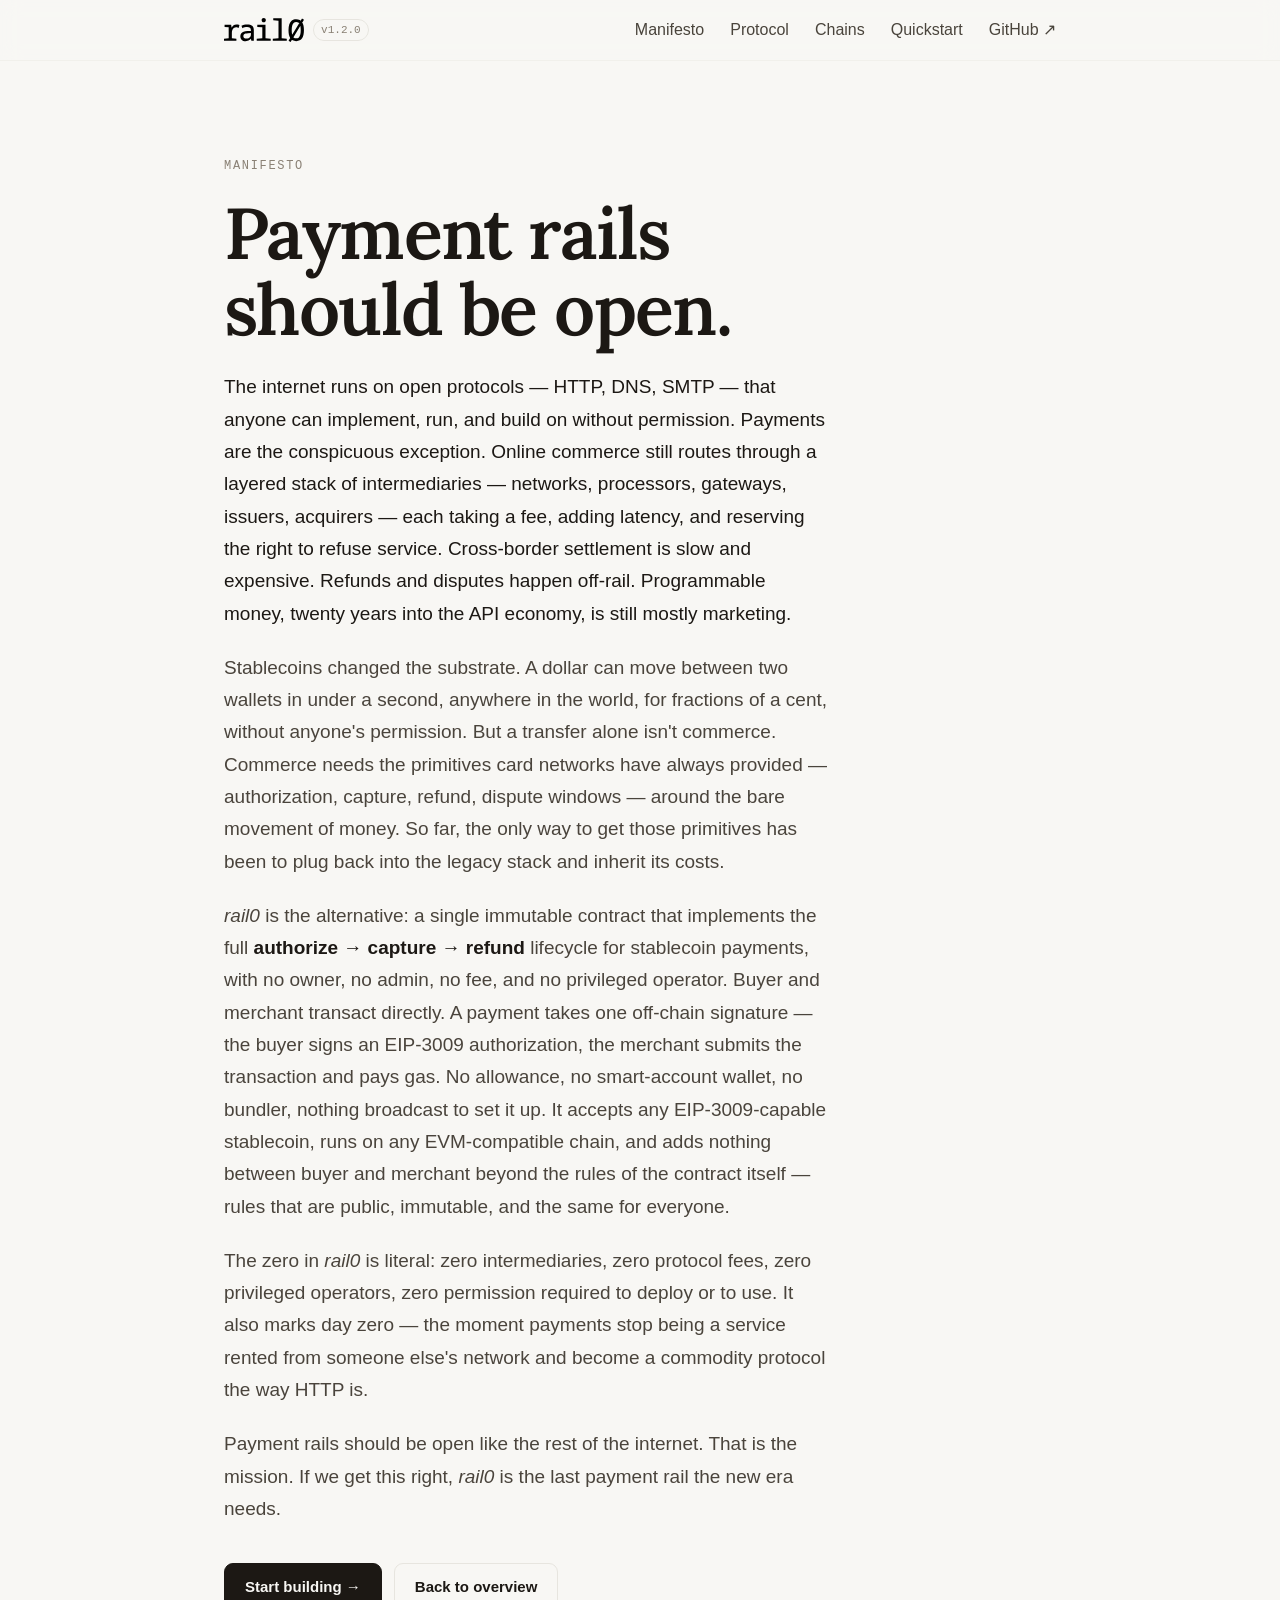
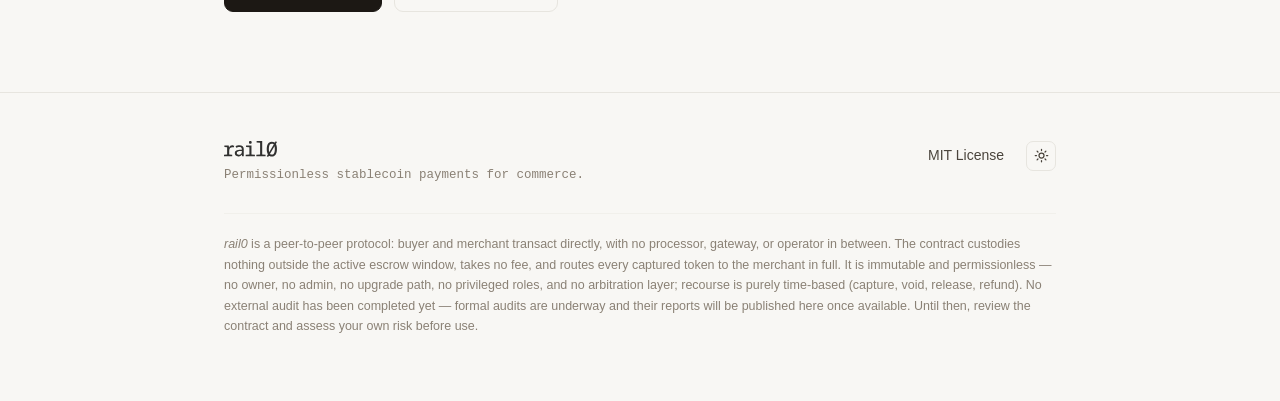
==== docs/manifesto.html @ 3146ffea "feat(website): add animated supported-chains ticker A full-width marquee of the supported chains bet" ====
<!DOCTYPE html>
<html lang="en">
<head>
  <meta charset="UTF-8" />
  <meta name="viewport" content="width=device-width, initial-scale=1.0" />
  <!-- Resolve the theme before first paint to avoid a flash: a saved choice if
       there is one, otherwise the OS preference. Setting data-theme for everyone
       keeps the palette and the footer toggle in sync across pages. -->
  <script>
    (function () {
      try {
        var t = localStorage.getItem("rail0-theme");
        if (t !== "light" && t !== "dark") {
          t = window.matchMedia("(prefers-color-scheme: dark)").matches ? "dark" : "light";
        }
        document.documentElement.dataset.theme = t;
      } catch (e) {}
    })();
  </script>
  <title>Why a new protocol — rail0 manifesto</title>
  <meta name="description" content="Payment rails should be open like the rest of the internet. Why rail0 exists: a single immutable, permissionless contract for the authorize → capture → refund lifecycle of stablecoin payments." />
  <link rel="canonical" href="https://rail0.xyz/manifesto.html" />

  <!-- Open Graph / social -->
  <meta property="og:type" content="article" />
  <meta property="og:url" content="https://rail0.xyz/manifesto.html" />
  <meta property="og:title" content="Why a new protocol — rail0 manifesto" />
  <meta property="og:description" content="Payment rails should be open like the rest of the internet. That is the mission." />
  <meta property="og:image" content="https://rail0.xyz/assets/og.png" />
  <meta property="og:image:width" content="1200" />
  <meta property="og:image:height" content="630" />
  <meta property="og:image:alt" content="rail0 — the payer → escrow → payee stablecoin payment flow" />
  <meta name="twitter:card" content="summary_large_image" />
  <meta name="twitter:image" content="https://rail0.xyz/assets/og.png" />

  <link rel="icon" href="favicon.ico" sizes="any" />
  <link rel="icon" type="image/png" href="assets/favicon.png?v=2" />
  <link rel="apple-touch-icon" href="assets/favicon.png?v=2" />
  <link rel="preconnect" href="https://fonts.googleapis.com" />
  <link rel="preconnect" href="https://fonts.gstatic.com" crossorigin />
  <link rel="stylesheet" href="https://fonts.googleapis.com/css2?family=Lora:wght@500;600&display=swap" />
  <link rel="stylesheet" href="styles.css?v=6" />
</head>
<body>

  <header class="nav">
    <div class="wrap">
      <div class="brandmark">
        <a class="brandmark-home" href="index.html" aria-label="rail0 home">
          <img class="only-light" src="assets/rail0_black.svg" alt="rail0" />
          <img class="only-dark" src="assets/rail0_white.svg" alt="rail0" />
        </a>
        <a class="v" href="https://github.com/commercelayer/rail0/releases/tag/v1.2.0" aria-label="rail0 v1.2.0 release notes">v1.2.0</a>
      </div>
      <nav class="nav-links">
        <a class="hide-sm" href="manifesto.html">Manifesto</a>
        <a class="hide-sm" href="index.html#overview">Protocol</a>
        <a class="hide-sm" href="index.html#chains">Chains</a>
        <a class="hide-sm" href="index.html#quickstart">Quickstart</a>
        <a href="https://github.com/commercelayer/rail0">GitHub ↗</a>
      </nav>
    </div>
  </header>

  <main>

    <!-- MANIFESTO -->
    <section class="hero">
      <div class="wrap">
        <p class="eyebrow">Manifesto</p>
        <h1>Payment rails should be open.</h1>

        <div class="manifesto">
          <p class="lead">
            The internet runs on open protocols — HTTP, DNS, SMTP — that anyone can
            implement, run, and build on without permission. Payments are the conspicuous
            exception. Online commerce still routes through a layered stack of intermediaries
            — networks, processors, gateways, issuers, acquirers — each taking a fee, adding
            latency, and reserving the right to refuse service. Cross-border settlement is
            slow and expensive. Refunds and disputes happen off-rail. Programmable money,
            twenty years into the API economy, is still mostly marketing.
          </p>
          <p>
            Stablecoins changed the substrate. A dollar can move between two wallets in under
            a second, anywhere in the world, for fractions of a cent, without anyone's
            permission. But a transfer alone isn't commerce. Commerce needs the primitives
            card networks have always provided — authorization, capture, refund, dispute
            windows — around the bare movement of money. So far, the only way to get those
            primitives has been to plug back into the legacy stack and inherit its costs.
          </p>
          <p>
            <i>rail0</i> is the alternative: a single immutable contract that implements the
            full <strong>authorize → capture → refund</strong> lifecycle for stablecoin
            payments, with no owner, no admin, no fee, and no privileged operator. Buyer and
            merchant transact directly. A payment takes one off-chain signature — the buyer
            signs an EIP-3009 authorization, the merchant submits the transaction and pays
            gas. No allowance, no smart-account wallet, no bundler, nothing broadcast to set
            it up. It accepts any EIP-3009-capable stablecoin, runs on any EVM-compatible
            chain, and adds nothing between buyer and merchant beyond the rules of the
            contract itself — rules that are public, immutable, and the same for everyone.
          </p>
          <p>
            The zero in <i>rail0</i> is literal: zero intermediaries, zero protocol fees,
            zero privileged operators, zero permission required to deploy or to use. It also
            marks day zero — the moment payments stop being a service rented from someone
            else's network and become a commodity protocol the way HTTP is.
          </p>
          <p>
            Payment rails should be open like the rest of the internet. That is the mission.
            If we get this right, <i>rail0</i> is the last payment rail the new era needs.
          </p>

          <div class="cta-row">
            <a class="btn btn-primary" href="https://github.com/commercelayer/rail0">
              Start building →
            </a>
            <a class="btn btn-ghost" href="index.html">
              Back to overview
            </a>
          </div>
        </div>
      </div>
    </section>

  </main>

  <footer>
    <div class="wrap">
      <div class="grid">
        <div>
          <img class="fmark only-light" src="assets/rail0_black.svg" alt="rail0" />
          <img class="fmark only-dark" src="assets/rail0_white.svg" alt="rail0" />
          <div class="meta">
            Permissionless stablecoin payments for commerce.
          </div>
        </div>
        <div class="links">
          <a href="https://github.com/commercelayer/rail0/blob/main/LICENSE">MIT License</a>
          <button class="theme-toggle" type="button" aria-label="Switch color theme">
            <svg class="icon-sun" viewBox="0 0 24 24" fill="none" stroke="currentColor" stroke-width="2" stroke-linecap="round" stroke-linejoin="round" aria-hidden="true"><circle cx="12" cy="12" r="4"/><path d="M12 2v2M12 20v2M4.93 4.93l1.41 1.41M17.66 17.66l1.41 1.41M2 12h2M20 12h2M4.93 19.07l1.41-1.41M17.66 6.34l1.41-1.41"/></svg>
            <svg class="icon-moon" viewBox="0 0 24 24" fill="none" stroke="currentColor" stroke-width="2" stroke-linecap="round" stroke-linejoin="round" aria-hidden="true"><path d="M21 12.79A9 9 0 1 1 11.21 3 7 7 0 0 0 21 12.79z"/></svg>
          </button>
        </div>
      </div>
      <p class="disclaimer">
        <i>rail0</i> is a peer-to-peer protocol: buyer and merchant transact directly, with no
        processor, gateway, or operator in between. The contract custodies nothing outside
        the active escrow window, takes no fee, and routes every captured token to the
        merchant in full. It is immutable and permissionless — no owner, no admin, no upgrade
        path, no privileged roles, and no arbitration layer; recourse is purely time-based
        (capture, void, release, refund). No external audit has been completed yet — formal
        audits are underway and their reports will be published here once available. Until
        then, review the contract and assess your own risk before use.
      </p>
    </div>
  </footer>

  <script>
    (function () {
      var root = document.documentElement;
      var btn = document.querySelector(".theme-toggle");
      if (!btn) return;
      var mq = window.matchMedia("(prefers-color-scheme: dark)");
      function stored() {
        try { return localStorage.getItem("rail0-theme"); } catch (e) { return null; }
      }
      function effective() {
        var s = stored();
        return s === "light" || s === "dark" ? s : (mq.matches ? "dark" : "light");
      }
      function render() {
        var t = effective();
        btn.dataset.theme = t;
        btn.setAttribute("aria-label", "Switch to " + (t === "dark" ? "light" : "dark") + " theme");
      }
      btn.addEventListener("click", function () {
        var next = effective() === "dark" ? "light" : "dark";
        try { localStorage.setItem("rail0-theme", next); } catch (e) {}
        root.dataset.theme = next;
        render();
      });
      // Follow live OS changes for visitors who haven't chosen explicitly.
      mq.addEventListener("change", function () {
        if (!stored()) { root.dataset.theme = mq.matches ? "dark" : "light"; render(); }
      });
      render();
    })();
  </script>

</body>
</html>
---- docs/styles.css ----
/* rail0 — protocol site
   Minimal / RFC aesthetic: monochrome ink, one restrained accent,
   monospace accents, whitespace-heavy. Light + dark via prefers-color-scheme.
   No build step, no dependencies. */

:root {
  --ink: #1c1814;
  --ink-soft: #4a443c;
  --ink-faint: #8a8175;
  --line: #e7e5df;
  --line-soft: #f1f0eb;
  --bg: #f8f7f4;
  --bg-soft: #f0efea;
  --bg-code: #edece7;
  --card: #ffffff;
  --accent: #2f7d72;
  --accent-soft: rgba(47, 125, 114, 0.13);
  --mono: ui-monospace, "SF Mono", "JetBrains Mono", "Fira Code", Menlo, Consolas, monospace;
  --sans: -apple-system, BlinkMacSystemFont, "Segoe UI", Inter, Roboto, Helvetica, Arial, sans-serif;
  --serif: "Lora", Georgia, "Times New Roman", serif;
  --maxw: 880px;
}

/* Dark palette. Two blocks carry identical declarations because a media query
   and an attribute selector can't be merged into one rule in plain CSS:
   - the media block applies the OS preference, but backs off when the footer
     toggle has forced light (`[data-theme="light"]`);
   - the attribute block applies when the toggle has forced dark, regardless of
     OS preference. */
@media (prefers-color-scheme: dark) {
  :root:not([data-theme="light"]) {
    --ink: #f6f4ee;
    --ink-soft: #d2cfc8;
    --ink-faint: #a09b90;
    --line: #27272a;
    --line-soft: #1c1c1f;
    --bg: #0a0a0b;
    --bg-soft: #111113;
    --bg-code: #141417;
    --card: #151518;
    --accent: #5cc0b2;
    --accent-soft: rgba(92, 192, 178, 0.14);
  }
}
:root[data-theme="dark"] {
  --ink: #f6f4ee;
  --ink-soft: #d2cfc8;
  --ink-faint: #a09b90;
  --line: #27272a;
  --line-soft: #1c1c1f;
  --bg: #0a0a0b;
  --bg-soft: #111113;
  --bg-code: #141417;
  --card: #151518;
  --accent: #5cc0b2;
  --accent-soft: rgba(92, 192, 178, 0.14);
}

* { box-sizing: border-box; }

/* Smooth scrolling for in-page anchor clicks only. Gating on :focus-within
   keeps it from animating the browser's scroll restoration on refresh
   (which otherwise reads as the page drifting "up" a little on reload). */
@media (prefers-reduced-motion: no-preference) {
  html:focus-within { scroll-behavior: smooth; }
}

body {
  margin: 0;
  background: var(--bg);
  color: var(--ink);
  font-family: var(--sans);
  font-size: 17px;
  line-height: 1.65;
  -webkit-font-smoothing: antialiased;
  text-rendering: optimizeLegibility;
}

a { color: var(--accent); text-decoration: none; }
a:hover { text-decoration: underline; }

.wrap {
  max-width: var(--maxw);
  margin: 0 auto;
  padding: 0 24px;
}

/* ---- generic section rhythm ---- */
section { padding: 72px 0; border-top: 1px solid var(--line-soft); }
section:first-of-type { border-top: none; }

.eyebrow {
  font-family: var(--mono);
  font-size: 12px;
  letter-spacing: 0.14em;
  text-transform: uppercase;
  color: var(--ink-faint);
  margin: 0 0 18px;
}

h2 {
  font-family: var(--serif);
  font-size: 32px;
  line-height: 1.18;
  font-weight: 600;
  letter-spacing: -0.015em;
  margin: 0 0 20px;
}

h3 { font-size: 17px; font-weight: 650; margin: 0 0 8px; letter-spacing: -0.01em; }

p { margin: 0 0 18px; color: var(--ink-soft); }
p:last-child { margin-bottom: 0; }
strong { color: var(--ink); font-weight: 600; }

code {
  font-family: var(--mono);
  font-size: 0.88em;
  background: var(--bg-code);
  border: 1px solid var(--line);
  border-radius: 5px;
  padding: 1px 5px;
}

/* ---- top nav ---- */
header.nav {
  position: sticky;
  top: 0;
  z-index: 10;
  background: color-mix(in srgb, var(--bg) 88%, transparent);
  backdrop-filter: saturate(140%) blur(10px);
  border-bottom: 1px solid var(--line-soft);
}
header.nav .wrap {
  display: flex;
  align-items: center;
  justify-content: space-between;
  height: 60px;
}
.brandmark { display: flex; align-items: center; gap: 9px; }
.brandmark-home { display: inline-flex; align-items: center; }
.brandmark img { height: 24px; width: auto; display: block; }
.brandmark .v {
  font-family: var(--mono);
  font-size: 11px;
  color: var(--ink-faint);
  border: 1px solid var(--line);
  border-radius: 999px;
  padding: 1px 7px;
  text-decoration: none;
  transition: color 0.15s ease, border-color 0.15s ease;
}
.brandmark a.v:hover { color: var(--ink); border-color: var(--ink-faint); text-decoration: none; }
.nav-links { display: flex; align-items: center; gap: 26px; }
.nav-links a {
  color: var(--ink-soft);
  font-size: 16px;
  font-weight: 500;
}
.nav-links a:hover { color: var(--ink); text-decoration: none; }
@media (max-width: 620px) { .nav-links a.hide-sm { display: none; } }

/* ---- hero ---- */
.hero { padding: 96px 0 80px; text-align: left; }
.hero .logo-payoff { width: 320px; max-width: 78%; height: auto; margin-bottom: 36px; }
.hero h1 {
  font-family: var(--serif);
  font-size: 72px;
  line-height: 1.06;
  font-weight: 600;
  letter-spacing: -0.022em;
  margin: 0 0 24px;
  max-width: 15ch;
}
@media (max-width: 900px) { .hero h1 { font-size: 58px; } }
@media (max-width: 620px) { .hero h1 { font-size: 42px; } }

/* ---- manifesto (long-form prose) ---- */
.manifesto { max-width: 64ch; margin-top: 8px; }
.manifesto p {
  font-size: 19px;
  line-height: 1.7;
  margin-bottom: 22px;
  color: var(--ink-soft);
}
.manifesto p.lead { color: var(--ink); }
.manifesto .cta-row { margin-top: 38px; }

/* payer -> escrow -> payee protocol diagram
   Wide desktop artwork above the breakpoint, tall mobile redraw below. */
.protocol-diagram { margin-top: 56px; }
.protocol-diagram img {
  display: block;
  width: 100%;
  height: auto;
  margin: 0 auto;
}
/* Two axes: desktop/mobile artwork (viewport) and light/dark artwork (theme).
   The dark SVGs are recoloured to match the .zero feature cards (card fill,
   line border, light text). Default (light theme, desktop) shows only the
   desktop-light image; the rules below swap in the right one per state. */
.protocol-diagram .dia-dark { display: none; }
.protocol-diagram .dia-mobile { display: none; }
:root[data-theme="dark"] .protocol-diagram .dia-desktop.dia-light { display: none; }
:root[data-theme="dark"] .protocol-diagram .dia-desktop.dia-dark { display: block; }
@media (max-width: 640px) {
  .protocol-diagram .dia-desktop { display: none; }
  .protocol-diagram .dia-mobile.dia-light { display: block; max-width: 420px; margin: 0 auto; }
  :root[data-theme="dark"] .protocol-diagram .dia-desktop.dia-dark { display: none; }
  :root[data-theme="dark"] .protocol-diagram .dia-mobile.dia-light { display: none; }
  :root[data-theme="dark"] .protocol-diagram .dia-mobile.dia-dark { display: block; max-width: 420px; margin: 0 auto; }
}
/* No-JS fallback: OS dark with no resolved data-theme keeps the light artwork,
   so invert it rather than leave black-on-black. The inline <head> script sets
   data-theme for everyone, so JS-enabled visitors get the recoloured SVG. */
@media (prefers-color-scheme: dark) {
  :root:not([data-theme]) .protocol-diagram img { filter: invert(1) hue-rotate(180deg); }
}
.hero .lede { font-size: 19px; max-width: 60ch; margin-bottom: 34px; }

.cta-row { display: flex; flex-wrap: wrap; gap: 12px; }
.btn {
  display: inline-flex;
  align-items: center;
  gap: 8px;
  font-size: 15px;
  font-weight: 550;
  padding: 11px 20px;
  border-radius: 9px;
  border: 1px solid var(--ink);
  transition: opacity 0.15s ease, transform 0.05s ease;
}
.btn:hover { text-decoration: none; opacity: 0.86; }
.btn:active { transform: translateY(1px); }
.btn-primary { background: var(--ink); color: var(--bg); }
.btn-ghost { background: transparent; color: var(--ink); border-color: var(--line); }
.btn svg { width: 16px; height: 16px; }

/* ---- supported-chains ticker ----
   Full-width marquee between the hero and the four zeros. Two identical tracks
   sit side by side inside .ticker (total width = 2× one track); translating the
   pair by -50% scrolls exactly one track width, so the loop is seamless. */
.chains-ticker {
  padding: 22px 0;
  border-top: 1px solid var(--line-soft);
  border-bottom: 1px solid var(--line-soft);
  overflow: hidden;
  -webkit-mask-image: linear-gradient(90deg, transparent, #000 10%, #000 90%, transparent);
  mask-image: linear-gradient(90deg, transparent, #000 10%, #000 90%, transparent);
}
.ticker { display: flex; width: max-content; animation: ticker 45s linear infinite; }
.chains-ticker:hover .ticker { animation-play-state: paused; }
.ticker-track { display: flex; align-items: center; margin: 0; padding: 0; list-style: none; }
.ticker-track li {
  display: flex;
  align-items: center;
  gap: 9px;
  padding: 0 30px;
  font-family: var(--mono);
  font-size: 14px;
  letter-spacing: 0.02em;
  color: var(--ink-soft);
  white-space: nowrap;
}
.ticker-track li.live { color: var(--ink); }
.ticker-track .dot {
  width: 6px;
  height: 6px;
  border-radius: 999px;
  background: var(--ink-faint);
  opacity: 0.5;
  flex: none;
}
.ticker-track li.live .dot {
  background: var(--accent);
  opacity: 1;
  animation: ticker-pulse 2.4s ease-out infinite;
}
@keyframes ticker { from { transform: translateX(0); } to { transform: translateX(-50%); } }
@keyframes ticker-pulse {
  0% { box-shadow: 0 0 0 0 var(--accent-soft); }
  70% { box-shadow: 0 0 0 7px transparent; }
  100% { box-shadow: 0 0 0 0 transparent; }
}
@media (prefers-reduced-motion: reduce) {
  .ticker { animation: none; }
  .ticker-track li.live .dot { animation: none; }
}

/* ---- the four zeros ---- */
.zeros {
  margin-top: 56px;
  display: grid;
  grid-template-columns: repeat(4, 1fr);
  gap: 1px;
  background: var(--line);
  border: 1px solid var(--line);
  border-radius: 12px;
  overflow: hidden;
}
.zero { background: var(--card); padding: 26px 22px; }
.zero .num {
  font-family: var(--mono);
  font-size: 34px;
  font-weight: 600;
  letter-spacing: -0.04em;
  color: var(--accent);
  line-height: 1;
  margin-bottom: 14px;
}
.zero h3 { margin-bottom: 4px; }
.zero p { font-size: 14px; line-height: 1.5; }
@media (max-width: 720px) { .zeros { grid-template-columns: repeat(2, 1fr); } }
@media (max-width: 420px) { .zeros { grid-template-columns: 1fr; } }

/* ---- lifecycle diagram ---- */
.flow {
  border: 1px solid var(--line);
  border-radius: 12px;
  background: var(--bg-soft);
  padding: 30px 26px;
}
.flow-track {
  display: flex;
  align-items: stretch;
  gap: 0;
  flex-wrap: wrap;
}
.node {
  flex: 1 1 0;
  min-width: 150px;
  background: var(--bg);
  border: 1px solid var(--line);
  border-radius: 10px;
  padding: 16px 18px;
}
.node .op {
  font-family: var(--mono);
  font-size: 15px;
  font-weight: 600;
  color: var(--ink);
}
.node .who {
  font-family: var(--mono);
  font-size: 11px;
  color: var(--ink-faint);
  text-transform: uppercase;
  letter-spacing: 0.08em;
  margin-top: 2px;
}
.node p { font-size: 13.5px; line-height: 1.5; margin: 9px 0 0; }
.arrow {
  display: flex;
  align-items: center;
  justify-content: center;
  color: var(--ink-faint);
  font-family: var(--mono);
  padding: 0 4px;
  flex: 0 0 auto;
}
@media (max-width: 680px) {
  .flow-track { flex-direction: column; }
  .arrow { transform: rotate(90deg); padding: 6px 0; }
}
.branches {
  display: grid;
  grid-template-columns: repeat(4, 1fr);
  gap: 14px;
  margin-top: 22px;
}
.branch {
  border-top: 2px solid var(--line);
  padding-top: 12px;
}
.branch .op {
  font-family: var(--mono);
  font-size: 13.5px;
  font-weight: 600;
}
.branch p { font-size: 12.5px; line-height: 1.45; margin: 4px 0 0; color: var(--ink-faint); }
@media (max-width: 720px) { .branches { grid-template-columns: repeat(2, 1fr); } }

/* ---- how it works: steps ---- */
.steps { display: grid; grid-template-columns: repeat(3, 1fr); gap: 22px; }
.step .k {
  font-family: var(--mono);
  font-size: 12px;
  color: var(--accent);
  margin-bottom: 10px;
}
.step h3 { margin-bottom: 6px; }
.step p { font-size: 14.5px; line-height: 1.55; }
@media (max-width: 720px) { .steps { grid-template-columns: 1fr; gap: 28px; } }

/* ---- chains table ---- */
.table-scroll { margin-top: 56px; overflow-x: auto; border: 1px solid var(--line); border-radius: 12px; background: var(--card); }
table { border-collapse: collapse; width: 100%; font-size: 14.5px; }
thead th {
  text-align: left;
  font-family: var(--mono);
  font-size: 11px;
  letter-spacing: 0.08em;
  text-transform: uppercase;
  color: var(--ink-faint);
  font-weight: 600;
  padding: 14px 18px;
  background: var(--card);
  border-bottom: 1px solid var(--line);
}
tbody td { padding: 14px 18px; border-bottom: 1px solid var(--line-soft); color: var(--ink-soft); }
tbody tr:last-child td { border-bottom: none; }
tbody td:first-child { color: var(--ink); font-weight: 550; }
td code { font-size: 12.5px; }
.tag {
  font-family: var(--mono);
  font-size: 11px;
  padding: 2px 8px;
  border-radius: 999px;
  border: 1px solid var(--line);
  color: var(--ink-faint);
}
.tag.live { color: #0f8a3d; border-color: rgba(15, 138, 61, 0.35); }
@media (prefers-color-scheme: dark) { :root:not([data-theme="light"]) .tag.live { color: #4ade80; border-color: rgba(74, 222, 128, 0.3); } }
:root[data-theme="dark"] .tag.live { color: #4ade80; border-color: rgba(74, 222, 128, 0.3); }

/* ---- quickstart steps ---- */
.qs-step { margin-top: 44px; }
.qs-step:first-of-type { margin-top: 36px; }
.qs-step h3 { margin-bottom: 6px; }
.qs-step > p { font-size: 14.5px; margin-bottom: 16px; }

/* ---- quickstart CTA ---- */
.qs-cta {
  margin-top: 48px;
  padding-top: 36px;
  border-top: 1px solid var(--line);
  display: flex;
  flex-direction: column-reverse;  /* mobile: text on top, button below */
  align-items: flex-start;
  text-align: left;
  gap: 18px;
}
.qs-cta .btn { flex: 0 0 auto; }
.qs-cta p {
  margin: 0;
  font-size: 17px;
  color: var(--ink);
  max-width: 42ch;
}
@media (min-width: 640px) {
  .qs-cta {
    flex-direction: row;           /* desktop: button left, text right */
    align-items: center;
    gap: 24px;
  }
}

/* ---- code block (warm-dark terminal, fixed across themes) ---- */
.code-block {
  background: #1c1a17;
  border: 1px solid #2c2925;
  border-radius: 12px;
  overflow: hidden;
}
.code-head {
  display: flex;
  align-items: center;
  justify-content: space-between;
  padding: 10px 16px;
  border-bottom: 1px solid #2c2925;
  font-family: var(--mono);
  font-size: 12px;
  color: #8c8579;
}
.code-block pre {
  margin: 0;
  padding: 18px 20px;
  overflow-x: auto;
  font-family: var(--mono);
  font-size: 13px;
  line-height: 1.7;
  color: #ece7dc;
}
.code-block .c { color: #8c8579; }   /* comment  */
.code-block .k { color: #5cc0b2; }   /* keyword/cmd — teal accent */
.code-block .s { color: #e0a54a; }   /* string-ish — amber */

.note {
  font-size: 14px;
  color: var(--ink-faint);
  margin-top: 18px;
}

/* ---- footer ---- */
footer {
  border-top: 1px solid var(--line);
  padding: 48px 0 64px;
}
footer .grid {
  display: flex;
  align-items: flex-start;
  justify-content: space-between;
  gap: 24px;
  flex-wrap: wrap;
}
footer img.fmark { display: block; height: 16px; width: auto; opacity: 0.8; margin-bottom: 8px; }
footer .meta { font-family: var(--mono); font-size: 12.5px; color: var(--ink-faint); line-height: 1.6; }
footer .links { display: flex; align-items: center; gap: 22px; font-size: 14px; }
footer .links a { color: var(--ink-soft); }
footer .disclaimer {
  margin-top: 28px;
  font-size: 12.5px;
  color: var(--ink-faint);
  border-top: 1px solid var(--line-soft);
  padding-top: 20px;
}

/* light/dark logo swap — mirrors the palette resolution above. !important so
   the display flip beats the more specific `.brandmark img` / `footer img.fmark`
   rules. The shown image keeps its natural display; forcing light needs no rule
   because the base already hides `.only-dark` and the media block backs off. */
.only-dark { display: none !important; }
@media (prefers-color-scheme: dark) {
  :root:not([data-theme="light"]) .only-light { display: none !important; }
  :root:not([data-theme="light"]) .only-dark { display: block !important; }
}
:root[data-theme="dark"] .only-light { display: none !important; }
:root[data-theme="dark"] .only-dark { display: block !important; }

/* ---- theme toggle (footer) ---- */
.theme-toggle {
  display: inline-flex;
  align-items: center;
  justify-content: center;
  width: 30px;
  height: 30px;
  padding: 0;
  border: 1px solid var(--line);
  border-radius: 7px;
  background: transparent;
  color: var(--ink-soft);
  cursor: pointer;
  line-height: 0;
  transition: color 0.15s ease, border-color 0.15s ease;
}
.theme-toggle:hover { color: var(--ink); border-color: var(--ink-faint); }
.theme-toggle:focus-visible { outline: 2px solid var(--accent); outline-offset: 2px; }
.theme-toggle svg { width: 15px; height: 15px; display: block; }
.theme-toggle .icon-moon { display: none; }
.theme-toggle[data-theme="dark"] .icon-sun { display: none; }
.theme-toggle[data-theme="dark"] .icon-moon { display: block; }

/* Re-cool the warm terminal panel in dark mode so it reads as a crisp elevated
   surface on the near-black page instead of a muddy brown patch. Media block
   for OS dark (unless forced light); attribute block for the toggle forcing
   dark. (The protocol-diagram dark handling lives with its base rules above.) */
@media (prefers-color-scheme: dark) {
  :root:not([data-theme="light"]) .code-block { background: #131316; border-color: #26262a; }
  :root:not([data-theme="light"]) .code-head { border-bottom-color: #26262a; }
}
:root[data-theme="dark"] .code-block { background: #131316; border-color: #26262a; }
:root[data-theme="dark"] .code-head { border-bottom-color: #26262a; }
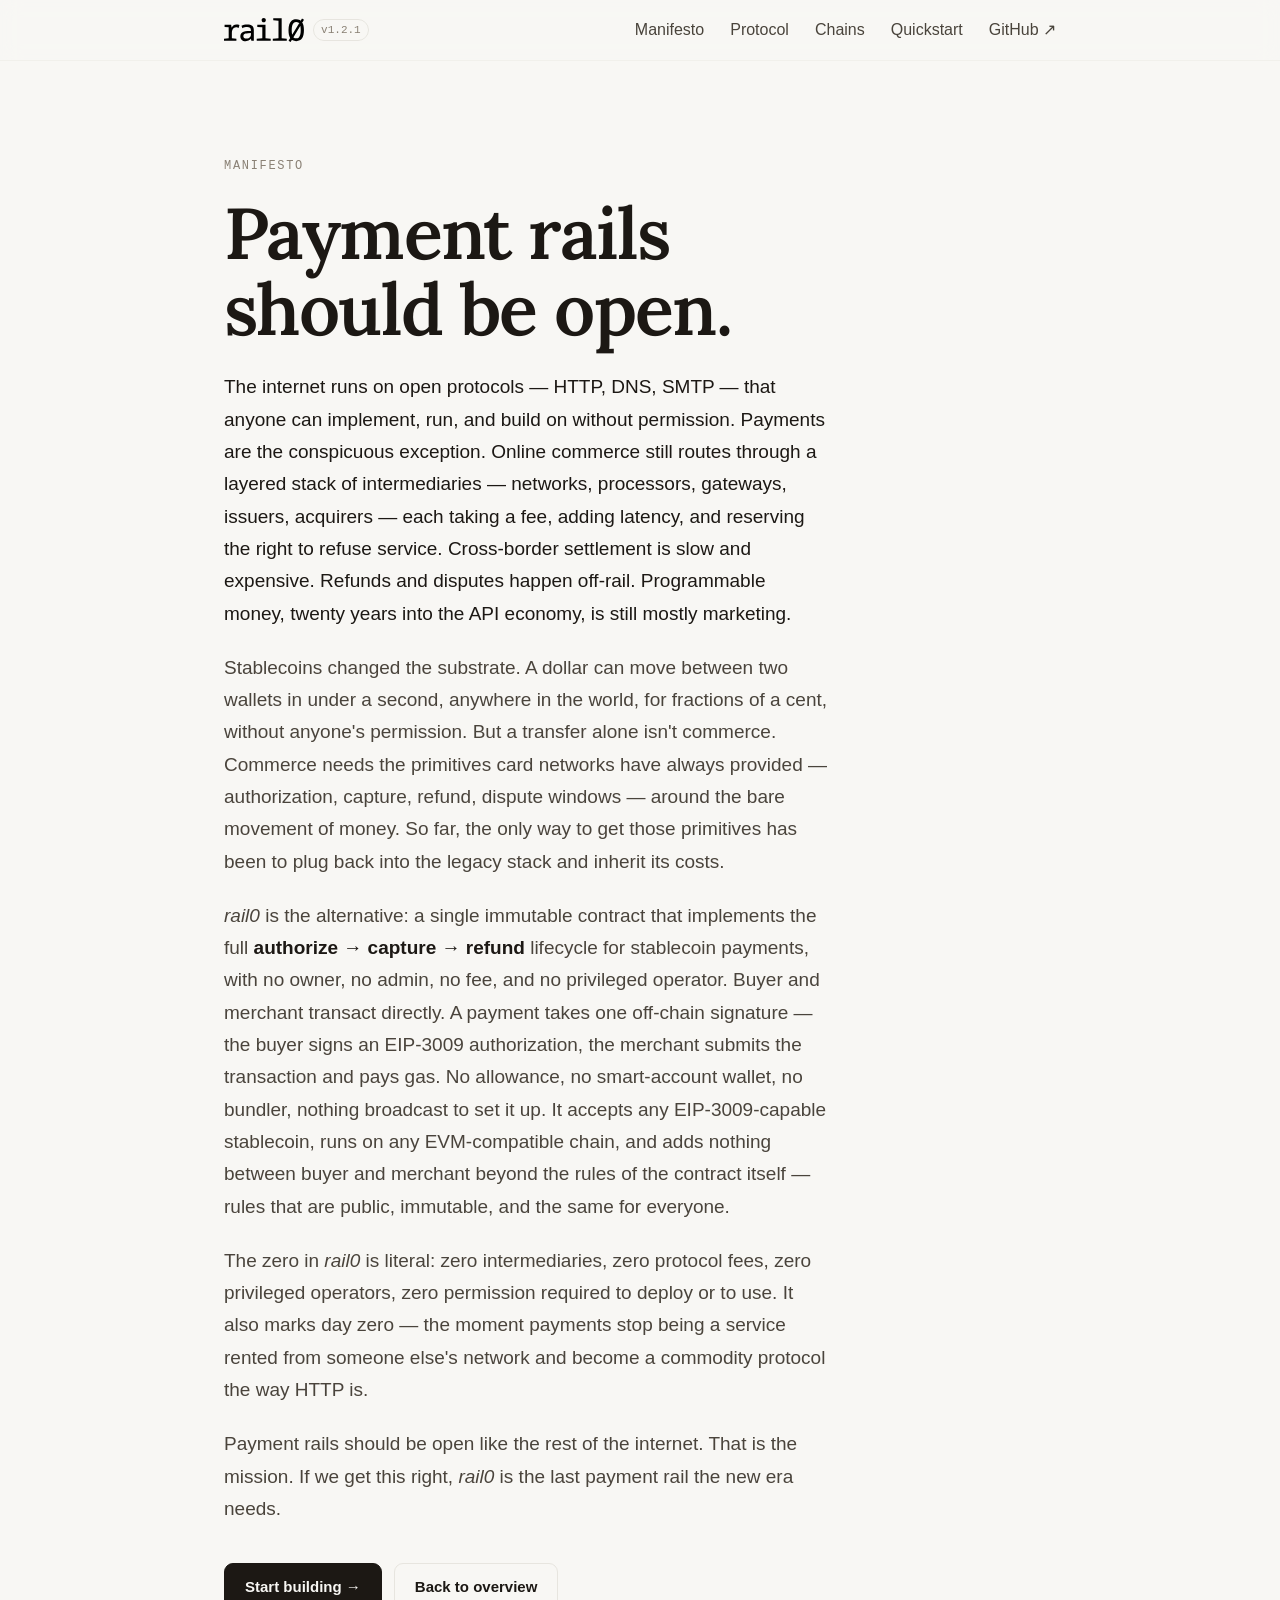
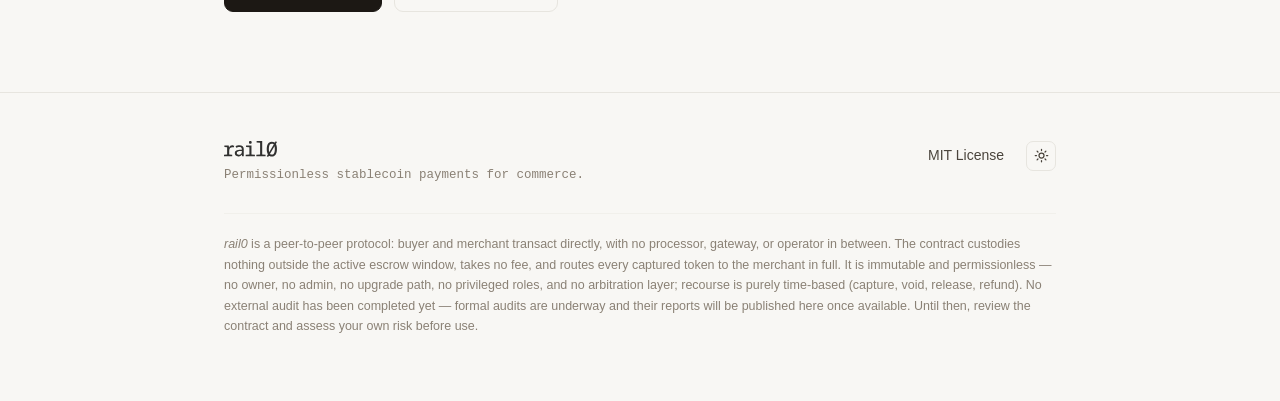
==== commit 9a062a74: "docs(release): v1.2.1 deployed addresses and version badge Redeploy of RAIL0 v1.2.1 to the live test" ====
--- a/docs/manifesto.html
+++ b/docs/manifesto.html
@@ -39,24 +39,24 @@
   <link rel="preconnect" href="https://fonts.googleapis.com" />
   <link rel="preconnect" href="https://fonts.gstatic.com" crossorigin />
   <link rel="stylesheet" href="https://fonts.googleapis.com/css2?family=Lora:wght@500;600&display=swap" />
-  <link rel="stylesheet" href="styles.css?v=6" />
+  <link rel="stylesheet" href="styles.css?v=9" />
 </head>
 <body>
 
   <header class="nav">
     <div class="wrap">
       <div class="brandmark">
-        <a class="brandmark-home" href="index.html" aria-label="rail0 home">
+        <a class="brandmark-home" href="/" aria-label="rail0 home">
           <img class="only-light" src="assets/rail0_black.svg" alt="rail0" />
           <img class="only-dark" src="assets/rail0_white.svg" alt="rail0" />
         </a>
-        <a class="v" href="https://github.com/commercelayer/rail0/releases/tag/v1.2.0" aria-label="rail0 v1.2.0 release notes">v1.2.0</a>
+        <a class="v" href="https://github.com/commercelayer/rail0/releases/tag/v1.2.1" aria-label="rail0 v1.2.1 release notes">v1.2.1</a>
       </div>
       <nav class="nav-links">
         <a class="hide-sm" href="manifesto.html">Manifesto</a>
-        <a class="hide-sm" href="index.html#overview">Protocol</a>
-        <a class="hide-sm" href="index.html#chains">Chains</a>
-        <a class="hide-sm" href="index.html#quickstart">Quickstart</a>
+        <a class="hide-sm" href="/#overview">Protocol</a>
+        <a class="hide-sm" href="/#chains">Chains</a>
+        <a class="hide-sm" href="/#quickstart">Quickstart</a>
         <a href="https://github.com/commercelayer/rail0">GitHub ↗</a>
       </nav>
     </div>
@@ -114,7 +114,7 @@
             <a class="btn btn-primary" href="https://github.com/commercelayer/rail0">
               Start building →
             </a>
-            <a class="btn btn-ghost" href="index.html">
+            <a class="btn btn-ghost" href="/">
               Back to overview
             </a>
           </div>
--- a/docs/styles.css
+++ b/docs/styles.css
@@ -240,16 +240,20 @@
    Full-width marquee between the hero and the four zeros. Two identical tracks
    sit side by side inside .ticker (total width = 2× one track); translating the
    pair by -50% scrolls exactly one track width, so the loop is seamless. */
-.chains-ticker {
-  padding: 22px 0;
-  border-top: 1px solid var(--line-soft);
-  border-bottom: 1px solid var(--line-soft);
+/* Top/bottom dividers come from the global `section` border-top on this section
+   and on the following one — no extra borders here, or they double up. */
+.chains-ticker { padding: 20px 0; overflow: hidden; }
+.chains-ticker .ticker-mask {
   overflow: hidden;
-  -webkit-mask-image: linear-gradient(90deg, transparent, #000 10%, #000 90%, transparent);
-  mask-image: linear-gradient(90deg, transparent, #000 10%, #000 90%, transparent);
-}
+  -webkit-mask-image: linear-gradient(90deg, transparent, #000 6%, #000 94%, transparent);
+  mask-image: linear-gradient(90deg, transparent, #000 6%, #000 94%, transparent);
+}
+/* The whole ticker is a shortcut to the chains table: pointer cursor on hover,
+   but it keeps scrolling (pausing mid-hover stutters as the mouse crosses the
+   section edges). */
+.ticker-link { display: block; text-decoration: none; color: inherit; cursor: pointer; }
+.ticker-link:hover { text-decoration: none; }
 .ticker { display: flex; width: max-content; animation: ticker 45s linear infinite; }
-.chains-ticker:hover .ticker { animation-play-state: paused; }
 .ticker-track { display: flex; align-items: center; margin: 0; padding: 0; list-style: none; }
 .ticker-track li {
   display: flex;
@@ -262,29 +266,13 @@
   color: var(--ink-soft);
   white-space: nowrap;
 }
-.ticker-track li.live { color: var(--ink); }
-.ticker-track .dot {
-  width: 6px;
-  height: 6px;
-  border-radius: 999px;
-  background: var(--ink-faint);
-  opacity: 0.5;
-  flex: none;
-}
-.ticker-track li.live .dot {
-  background: var(--accent);
-  opacity: 1;
-  animation: ticker-pulse 2.4s ease-out infinite;
-}
+/* Chain marks are inline SVGs with fill="currentColor" (robust everywhere,
+   including file://), uniformly tinted to a muted ink so every chain reads the
+   same. Source: MIT-licensed web3icons monochrome set. */
+.ticker-track .logo { width: 20px; height: 20px; flex: none; color: var(--ink-faint); }
 @keyframes ticker { from { transform: translateX(0); } to { transform: translateX(-50%); } }
-@keyframes ticker-pulse {
-  0% { box-shadow: 0 0 0 0 var(--accent-soft); }
-  70% { box-shadow: 0 0 0 7px transparent; }
-  100% { box-shadow: 0 0 0 0 transparent; }
-}
 @media (prefers-reduced-motion: reduce) {
   .ticker { animation: none; }
-  .ticker-track li.live .dot { animation: none; }
 }
 
 /* ---- the four zeros ---- */
@@ -406,8 +394,9 @@
   padding: 14px 18px;
   background: var(--card);
   border-bottom: 1px solid var(--line);
-}
-tbody td { padding: 14px 18px; border-bottom: 1px solid var(--line-soft); color: var(--ink-soft); }
+  white-space: nowrap;
+}
+tbody td { padding: 14px 18px; border-bottom: 1px solid var(--line-soft); color: var(--ink-soft); white-space: nowrap; }
 tbody tr:last-child td { border-bottom: none; }
 tbody td:first-child { color: var(--ink); font-weight: 550; }
 td code { font-size: 12.5px; }
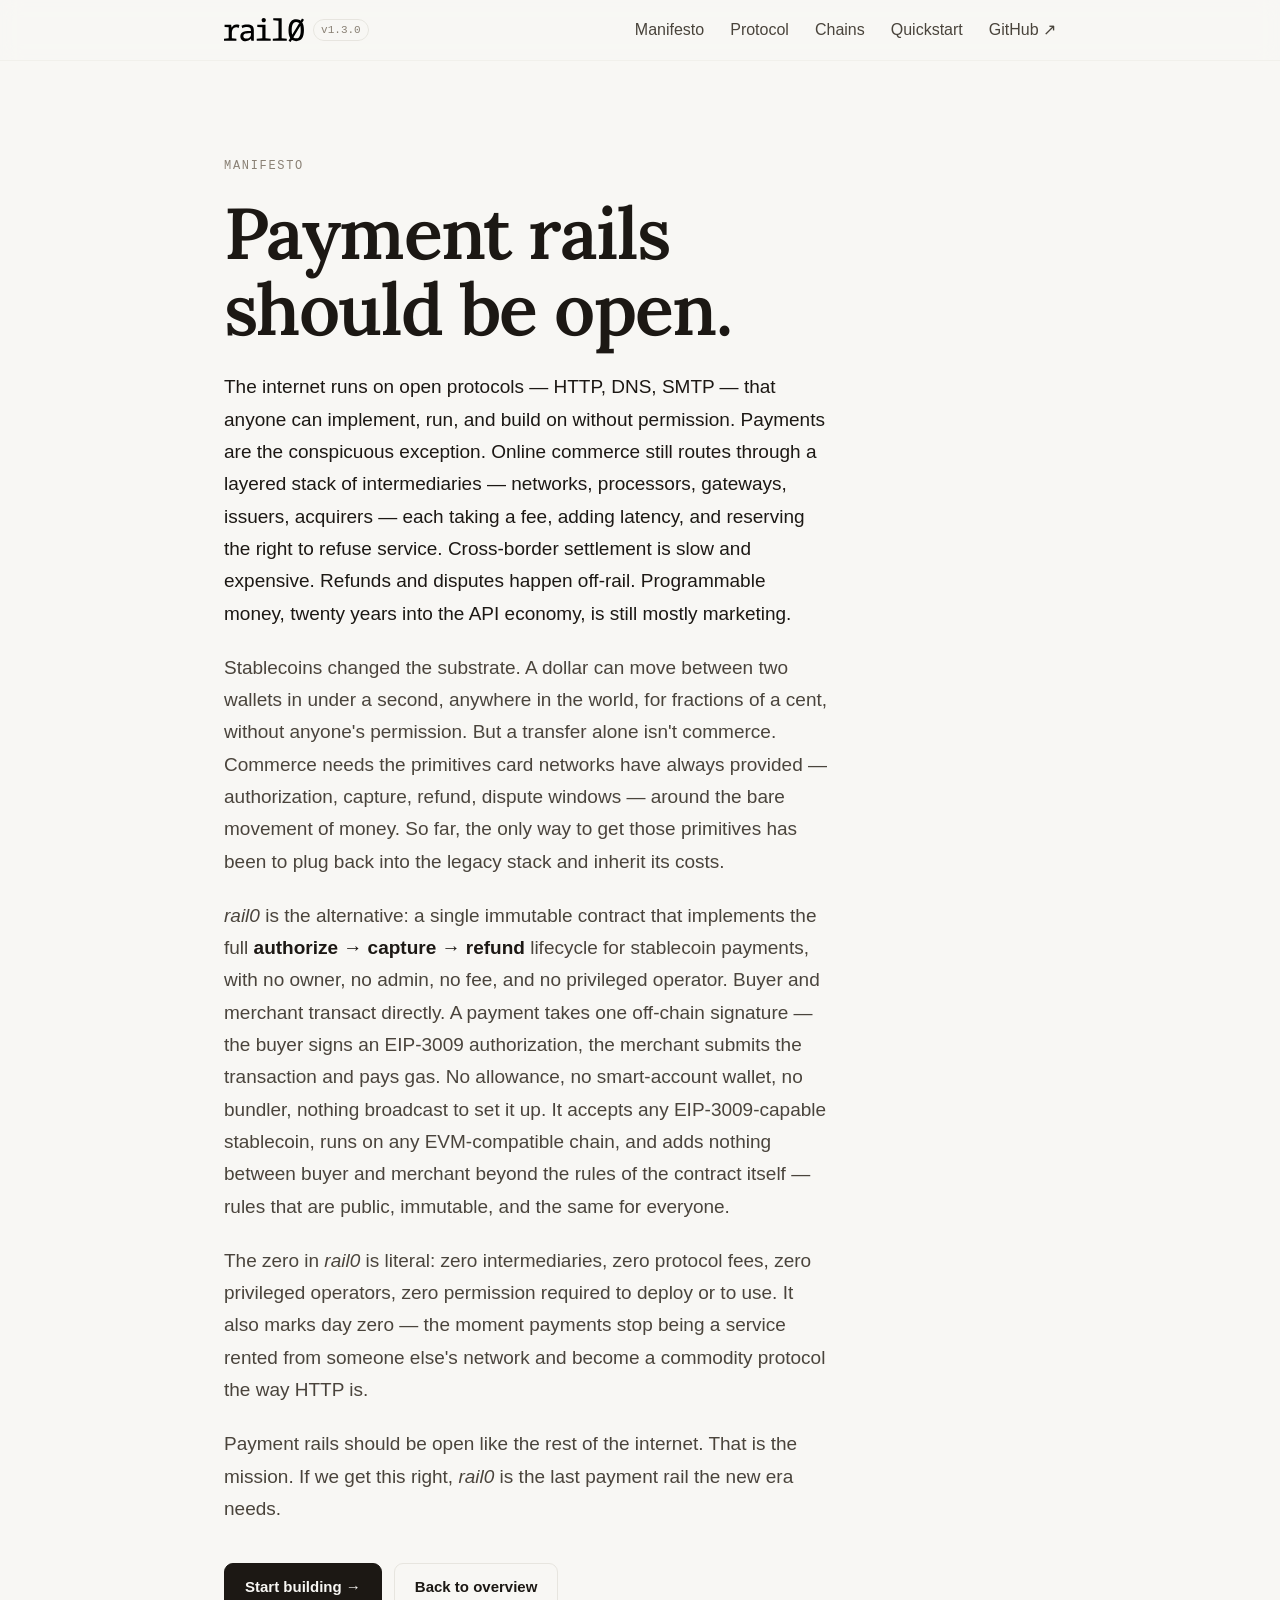
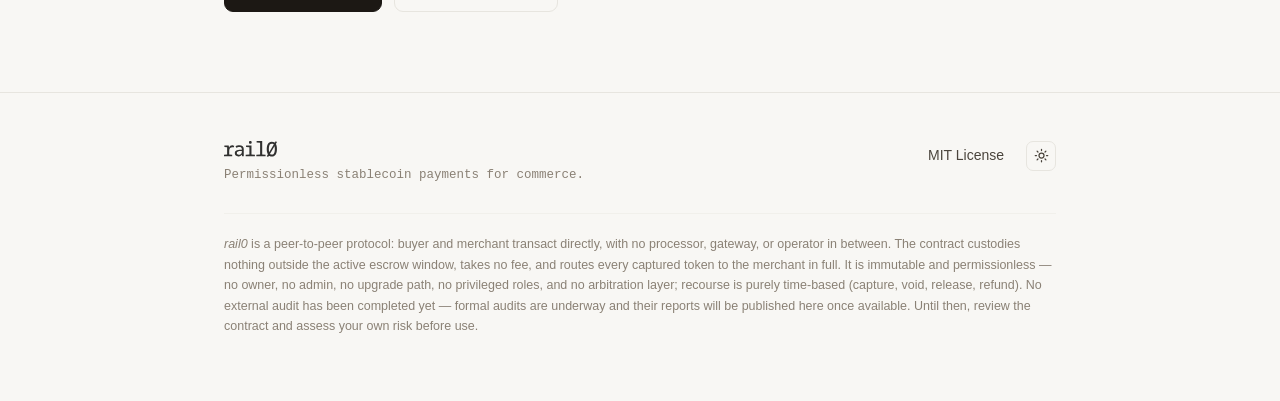
==== commit bff2139c: "docs: point the site at v1.3.0 and stop putting a test count in the README The published site advert" ====
--- a/docs/manifesto.html
+++ b/docs/manifesto.html
@@ -50,7 +50,7 @@
           <img class="only-light" src="assets/rail0_black.svg" alt="rail0" />
           <img class="only-dark" src="assets/rail0_white.svg" alt="rail0" />
         </a>
-        <a class="v" href="https://github.com/commercelayer/rail0/releases/tag/v1.2.1" aria-label="rail0 v1.2.1 release notes">v1.2.1</a>
+        <a class="v" href="https://github.com/commercelayer/rail0/releases/tag/v1.3.0" aria-label="rail0 v1.3.0 release notes">v1.3.0</a>
       </div>
       <nav class="nav-links">
         <a class="hide-sm" href="manifesto.html">Manifesto</a>
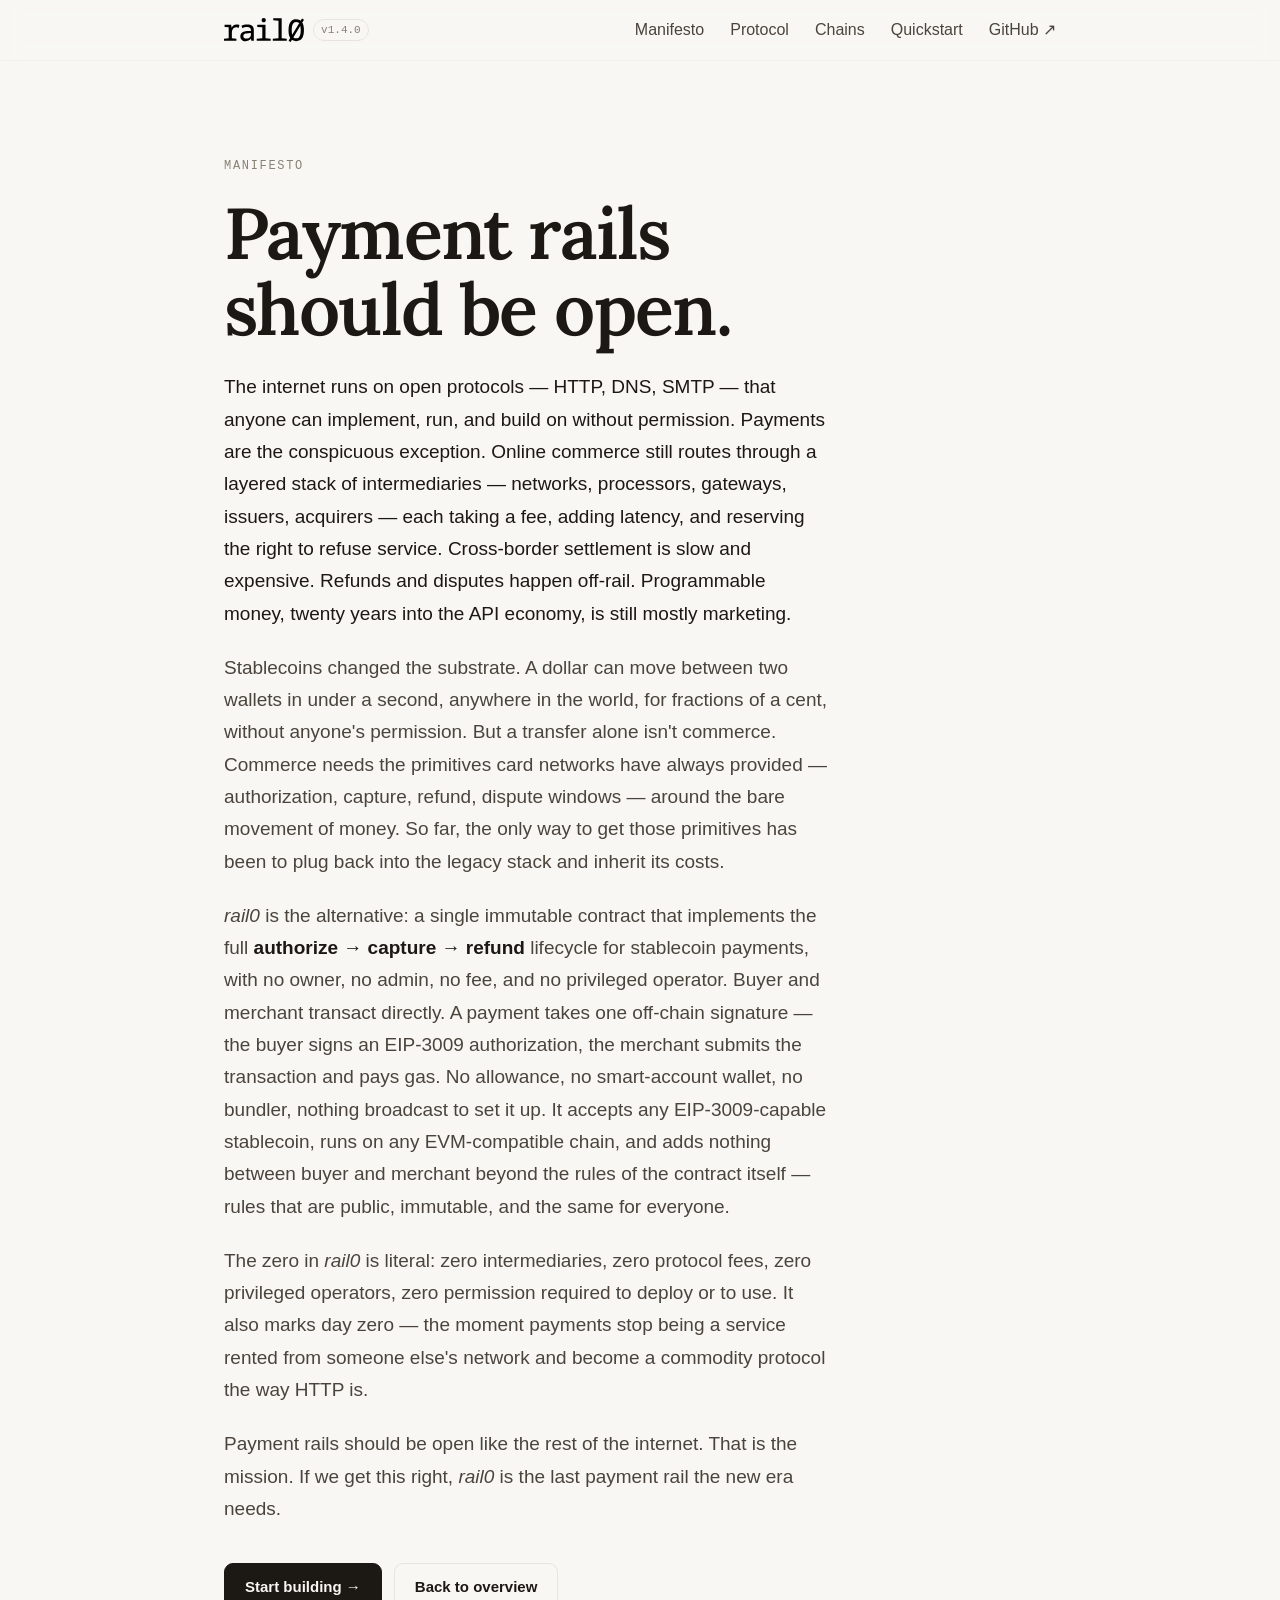
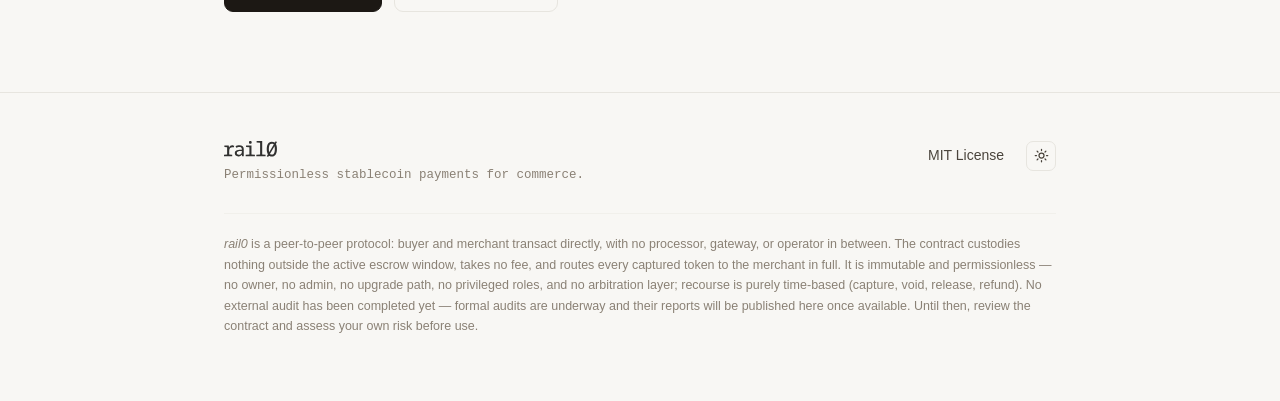
==== commit f4372892: "docs(site): carry the 1.4.0 facts the release changes Three claims on rail0.xyz that are true for th" ====
--- a/docs/manifesto.html
+++ b/docs/manifesto.html
@@ -50,7 +50,7 @@
           <img class="only-light" src="assets/rail0_black.svg" alt="rail0" />
           <img class="only-dark" src="assets/rail0_white.svg" alt="rail0" />
         </a>
-        <a class="v" href="https://github.com/commercelayer/rail0/releases/tag/v1.3.0" aria-label="rail0 v1.3.0 release notes">v1.3.0</a>
+        <a class="v" href="https://github.com/commercelayer/rail0/releases/tag/v1.4.0" aria-label="rail0 v1.4.0 release notes">v1.4.0</a>
       </div>
       <nav class="nav-links">
         <a class="hide-sm" href="manifesto.html">Manifesto</a>
